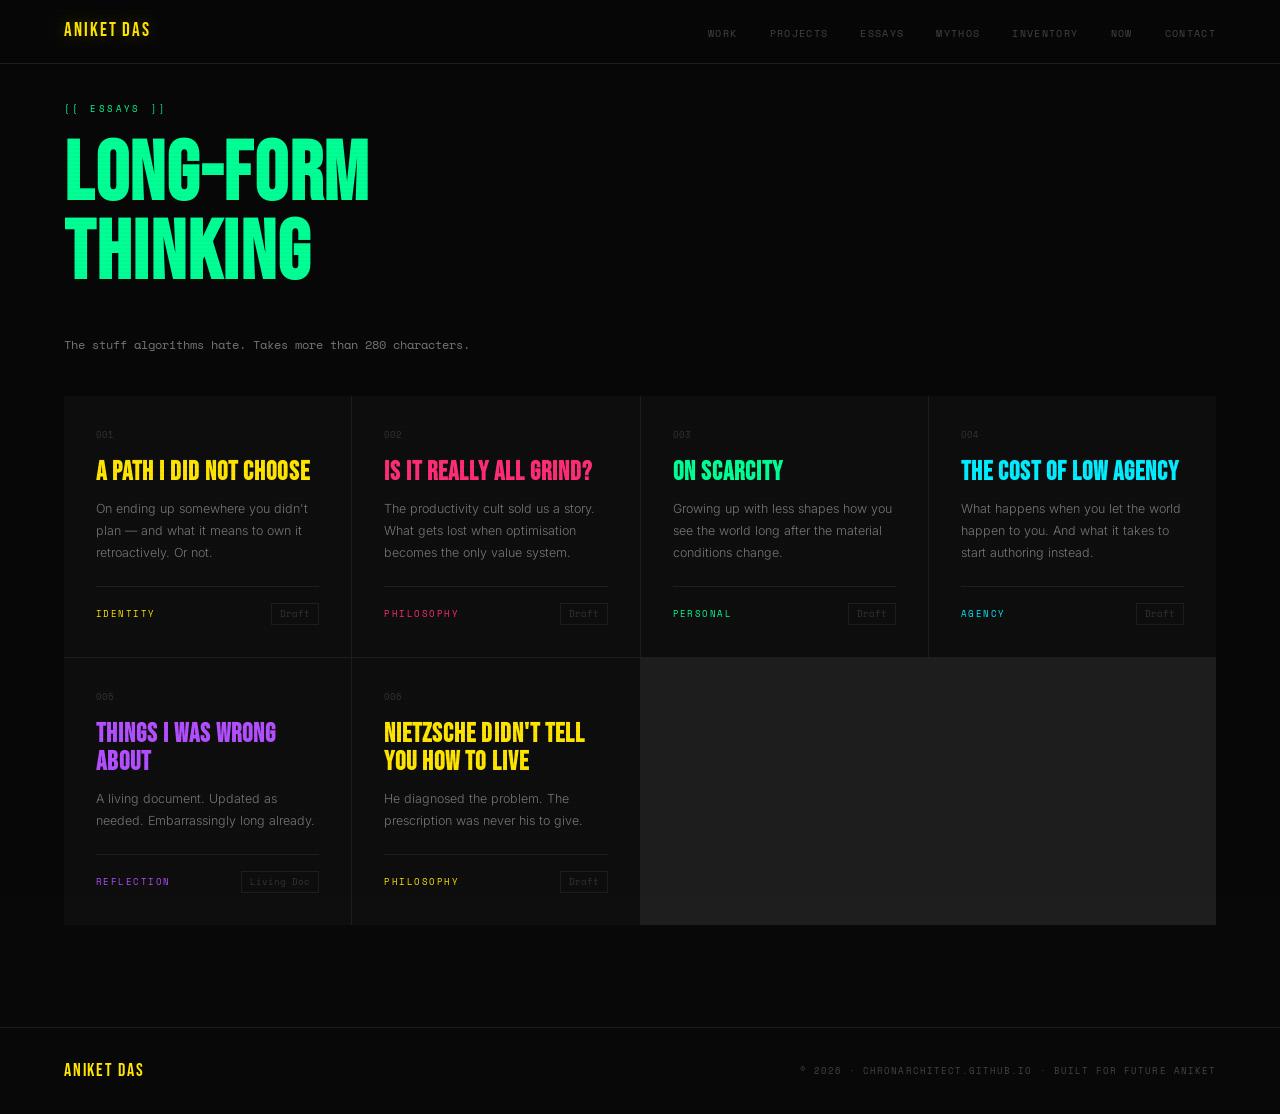
==== essays.html @ c0161388 "Refactor: remove essays from main site" ====
<!DOCTYPE html>
<html lang="en">
<head>
<meta charset="UTF-8">
<meta name="viewport" content="width=device-width, initial-scale=1.0">
<title>Essays — Aniket Das</title>
<link href="https://fonts.googleapis.com/css2?family=Bebas+Neue&family=Inter:wght@300;400;500&family=Space+Mono:ital,wght@0,400;0,700;1,400&display=swap" rel="stylesheet">
<link rel="stylesheet" href="css/style.css">
</head>
<body>

<nav>
  <a href="index.html" class="nav-logo">ANIKET DAS</a>
  <ul class="nav-links">
    <li><a href="index.html#work">Work</a></li>
    <li><a href="index.html#projects">Projects</a></li>
    <li><a href="#">Essays</a></li>
    <li><a href="index.html#mythos">Mythos</a></li>
    <li><a href="index.html#inventory">Inventory</a></li>
    <li><a href="index.html#now">Now</a></li>
    <li><a href="index.html#contact">Contact</a></li>
  </ul>
</nav>

<section id="essays">
  <p class="s-pre g">Essays</p>
  <h2 class="s-h" style="color:var(--green)">LONG-FORM<br>THINKING</h2>
  <p class="sub">The stuff algorithms hate. Takes more than 280 characters.</p>
  <div class="essays-grid">
    <div class="essay">
      <p class="e-num">001</p>
      <h3 class="e-title" style="color:var(--yellow)">A Path I Did Not Choose</h3>
      <p class="e-excerpt">On ending up somewhere you didn't plan — and what it means to own it retroactively. Or not.</p>
      <div class="e-foot"><span class="e-cat" style="color:var(--yellow)">Identity</span><span class="e-draft">Draft</span></div>
    </div>
    <div class="essay">
      <p class="e-num">002</p>
      <h3 class="e-title" style="color:var(--pink)">Is It Really All Grind?</h3>
      <p class="e-excerpt">The productivity cult sold us a story. What gets lost when optimisation becomes the only value system.</p>
      <div class="e-foot"><span class="e-cat" style="color:var(--pink)">Philosophy</span><span class="e-draft">Draft</span></div>
    </div>
    <div class="essay">
      <p class="e-num">003</p>
      <h3 class="e-title" style="color:var(--green)">On Scarcity</h3>
      <p class="e-excerpt">Growing up with less shapes how you see the world long after the material conditions change.</p>
      <div class="e-foot"><span class="e-cat" style="color:var(--green)">Personal</span><span class="e-draft">Draft</span></div>
    </div>
    <div class="essay">
      <p class="e-num">004</p>
      <h3 class="e-title" style="color:var(--cyan)">The Cost of Low Agency</h3>
      <p class="e-excerpt">What happens when you let the world happen to you. And what it takes to start authoring instead.</p>
      <div class="e-foot"><span class="e-cat" style="color:var(--cyan)">Agency</span><span class="e-draft">Draft</span></div>
    </div>
    <div class="essay">
      <p class="e-num">005</p>
      <h3 class="e-title" style="color:var(--purple)">Things I Was Wrong About</h3>
      <p class="e-excerpt">A living document. Updated as needed. Embarrassingly long already.</p>
      <div class="e-foot"><span class="e-cat" style="color:var(--purple)">Reflection</span><span class="e-draft">Living Doc</span></div>
    </div>
    <div class="essay">
      <p class="e-num">006</p>
      <h3 class="e-title" style="color:var(--yellow)">Nietzsche Didn't Tell You How to Live</h3>
      <p class="e-excerpt">He diagnosed the problem. The prescription was never his to give.</p>
      <div class="e-foot"><span class="e-cat" style="color:var(--yellow)">Philosophy</span><span class="e-draft">Draft</span></div>
    </div>
  </div>
</section>

<footer>
  <span class="f-logo">ANIKET DAS</span>
  <span class="f-copy">© 2026 · chronarchitect.github.io · Built for future Aniket</span>
</footer>

</body>
</html>
---- css/style.css ----
*,*::before,*::after{margin:0;padding:0;box-sizing:border-box}
:root{
  --bg:#080808;--bg2:#0E0E0E;--bg3:#141414;--line:#1E1E1E;--line2:#2A2A2A;
  --yellow:#FFE600;--pink:#FF2D78;--green:#00FF94;--cyan:#00EEFF;--purple:#B44FFF;
  --white:#F0F0F0;--mid:#777;--muted:#444;--dimmed:#333;
  --mono:'Space Mono',monospace;--display:'Bebas Neue',sans-serif;--sans:'Inter',sans-serif;
  --px:clamp(1.2rem,5vw,5rem);
}
html{scroll-behavior:smooth}
body{background:var(--bg);color:var(--white);font-family:var(--sans);font-weight:300;overflow-x:hidden;line-height:1.6}
body::before{content:'';position:fixed;inset:0;background:repeating-linear-gradient(0deg,transparent,transparent 2px,rgba(0,0,0,0.025) 2px,rgba(0,0,0,0.025) 4px);pointer-events:none;z-index:9999}

/* NAV */
nav{position:fixed;top:0;left:0;right:0;z-index:200;display:flex;align-items:center;justify-content:space-between;padding:1rem var(--px);border-bottom:1px solid var(--line);background:rgba(8,8,8,0.96);backdrop-filter:blur(12px)}
.nav-logo{font-family:var(--display);font-size:1.2rem;letter-spacing:0.1em;color:var(--yellow);text-decoration:none;text-shadow:0 0 16px rgba(255,230,0,0.3)}
.nav-links{display:flex;gap:clamp(0.8rem,2.5vw,2rem);list-style:none;flex-wrap:wrap}
.nav-links a{font-family:var(--mono);font-size:0.6rem;letter-spacing:0.14em;text-transform:uppercase;color:var(--muted);text-decoration:none;transition:color 0.15s}
.nav-links a:hover{color:var(--green)}

/* HERO */
.hero{min-height:100svh;display:flex;flex-direction:column;justify-content:flex-end;padding:6rem var(--px) 4rem;position:relative;overflow:hidden;border-bottom:1px solid var(--line)}
.hero-grid{position:absolute;inset:0;background-image:linear-gradient(var(--line) 1px,transparent 1px),linear-gradient(90deg,var(--line) 1px,transparent 1px);background-size:50px 50px;opacity:0.35;z-index:0}
.glow-purple{position:absolute;top:15%;left:25%;width:700px;height:700px;background:radial-gradient(circle,rgba(180,79,255,0.1) 0%,transparent 65%);z-index:0;pointer-events:none}
.glow-green{position:absolute;bottom:5%;right:5%;width:400px;height:400px;background:radial-gradient(circle,rgba(0,255,148,0.07) 0%,transparent 65%);z-index:0;pointer-events:none}

.hero-inner{position:relative;z-index:1}
.hero-eyebrow{font-family:var(--mono);font-size:0.65rem;letter-spacing:0.22em;color:var(--green);margin-bottom:1.5rem;display:flex;align-items:center;gap:0.6rem}
.blink{animation:blink 1.1s step-end infinite}
@keyframes blink{0%,100%{opacity:1}50%{opacity:0}}
.hero-name{font-family:var(--display);font-size:clamp(5rem,17vw,15rem);line-height:0.88;letter-spacing:-0.01em;margin-bottom:1.8rem}
.hero-name .l1{color:var(--white);display:block}
.hero-name .l2{color:transparent;-webkit-text-stroke:2px var(--yellow);display:block}
.hero-pills{display:flex;flex-wrap:wrap;gap:0.45rem;margin-bottom:2.5rem}
.pill{font-family:var(--mono);font-size:0.63rem;letter-spacing:0.1em;padding:0.3rem 0.85rem;border:1px solid;transition:all 0.2s}
.pill.y{border-color:rgba(255,230,0,0.4);color:var(--yellow)}
.pill.p{border-color:rgba(255,45,120,0.4);color:var(--pink)}
.pill.g{border-color:rgba(0,255,148,0.4);color:var(--green)}
.pill.c{border-color:rgba(0,238,255,0.4);color:var(--cyan)}
.pill.pu{border-color:rgba(180,79,255,0.4);color:var(--purple)}

.hero-bottom{display:grid;grid-template-columns:1fr 1fr;gap:3rem;align-items:end}
@media(max-width:640px){.hero-bottom{grid-template-columns:1fr}}
.currently{border-left:2px solid var(--yellow);padding-left:1.4rem}
.c-label{font-family:var(--mono);font-size:0.58rem;letter-spacing:0.22em;text-transform:uppercase;color:var(--yellow);margin-bottom:0.9rem}
.c-item{font-family:var(--mono);font-size:0.72rem;color:var(--mid);padding:0.25rem 0;display:flex;align-items:center;gap:0.7rem}
.c-item::before{content:'//';color:var(--dimmed)}
.hero-nav{display:flex;flex-direction:column;align-items:flex-end;gap:0.3rem}
.hn-link{font-family:var(--display);font-size:clamp(1.3rem,3vw,2.5rem);letter-spacing:0.06em;color:var(--muted);text-decoration:none;transition:color 0.15s;line-height:1.1}
.hn-link:hover{color:var(--white)}
.hn-link.y:hover{color:var(--yellow)}.hn-link.p:hover{color:var(--pink)}.hn-link.g:hover{color:var(--green)}.hn-link.c:hover{color:var(--cyan)}.hn-link.pu:hover{color:var(--purple)}

/* MARQUEE */
.mq{overflow:hidden;white-space:nowrap;border-bottom:1px solid var(--line)}
.mq.ybar{background:var(--yellow);padding:0.75rem 0}
.mq.pbar{background:var(--pink);padding:0.75rem 0}
.mq-track{display:inline-flex;animation:mq 22s linear infinite}
.mq-item{font-family:var(--display);font-size:0.95rem;letter-spacing:0.1em;padding:0 1.8rem}
.ybar .mq-item{color:#000}.pbar .mq-item{color:#000}
@keyframes mq{from{transform:translateX(0)}to{transform:translateX(-50%)}}

/* SECTION */
section{padding:clamp(4rem,8vw,7rem) var(--px);border-bottom:1px solid var(--line)}
.s-pre{font-family:var(--mono);font-size:0.58rem;letter-spacing:0.26em;text-transform:uppercase;margin-bottom:1.2rem;display:flex;align-items:center;gap:0.6rem}
.s-pre::before{content:'[['}.s-pre::after{content:']]'}
.s-pre.y{color:var(--yellow)}.s-pre.p{color:var(--pink)}.s-pre.g{color:var(--green)}.s-pre.c{color:var(--cyan)}.s-pre.pu{color:var(--purple)}
.s-h{font-family:var(--display);font-size:clamp(2.8rem,6.5vw,5.5rem);line-height:0.95;letter-spacing:0.02em;margin-bottom:2.5rem}
.sub{font-family:var(--mono);font-size:0.73rem;color:var(--mid);line-height:1.85;max-width:560px;margin-bottom:2.5rem}

/* WORK */
.work-list{display:flex;flex-direction:column;gap:1px;background:var(--line)}
.work-card{background:var(--bg2);padding:2.2rem;display:grid;grid-template-columns:1fr auto;gap:2rem;align-items:start;transition:background 0.2s}
.work-card:hover{background:var(--bg3)}
@media(max-width:580px){.work-card{grid-template-columns:1fr;gap:0.8rem}}
.work-role{font-family:var(--mono);font-size:0.6rem;letter-spacing:0.18em;text-transform:uppercase;margin-bottom:0.5rem}
.work-role.y{color:var(--yellow)}.work-role.g{color:var(--green)}.work-role.c{color:var(--cyan)}
.work-title{font-family:var(--display);font-size:clamp(1.4rem,3vw,2rem);letter-spacing:0.04em;color:var(--white);margin-bottom:0.8rem}
.work-bullets{list-style:none;display:flex;flex-direction:column;gap:0.5rem;margin-bottom:1.1rem}
.work-bullets li{font-size:0.8rem;color:var(--mid);line-height:1.7;display:flex;gap:0.8rem;align-items:flex-start}
.work-bullets li::before{content:'—';color:var(--dimmed);flex-shrink:0;margin-top:0.05rem}
.tech-row{display:flex;flex-wrap:wrap;gap:0.35rem}
.tech{font-family:var(--mono);font-size:0.58rem;letter-spacing:0.1em;padding:0.2rem 0.55rem;border:1px solid var(--line2);color:var(--muted)}
.work-meta{text-align:right}
.work-period{font-family:var(--mono);font-size:0.62rem;letter-spacing:0.12em;color:var(--muted);white-space:nowrap}
.work-loc{font-family:var(--mono);font-size:0.58rem;color:var(--dimmed);margin-top:0.3rem}

/* PROJECTS */
.proj-grid{display:flex;flex-direction:column;gap:1px;background:var(--line)}
.proj-card{background:var(--bg2);padding:2.2rem;display:grid;grid-template-columns:56px 1fr auto;gap:2rem;align-items:start;transition:background 0.2s}
.proj-card:hover{background:var(--bg3)}
@media(max-width:580px){.proj-card{grid-template-columns:1fr;gap:0.8rem}.proj-n{display:none}}
.proj-n{font-family:var(--display);font-size:2.2rem;line-height:1}
.proj-title{font-family:var(--display);font-size:clamp(1.3rem,2.8vw,1.9rem);letter-spacing:0.04em;color:var(--white);margin-bottom:0.5rem}
.proj-desc{font-size:0.8rem;color:var(--mid);line-height:1.75;max-width:580px;margin-bottom:1rem}
.proj-stat{font-family:var(--mono);font-size:0.65rem;color:var(--muted);margin-bottom:0.8rem}
.proj-link{font-family:var(--mono);font-size:0.62rem;letter-spacing:0.12em;text-transform:uppercase;color:inherit;text-decoration:none;display:inline-flex;align-items:center;gap:0.4rem;transition:gap 0.2s}
.proj-link:hover{gap:0.7rem}
.badge{font-family:var(--mono);font-size:0.58rem;letter-spacing:0.14em;text-transform:uppercase;padding:0.25rem 0.7rem;border:1px solid;white-space:nowrap}
.badge.live{border-color:var(--green);color:var(--green)}
.badge.pub{border-color:var(--cyan);color:var(--cyan)}
.badge.int{border-color:var(--yellow);color:var(--yellow)}
.badge.wip{border-color:var(--pink);color:var(--pink)}

/* ESSAYS */
.essays-grid{display:grid;grid-template-columns:repeat(auto-fit,minmax(260px,1fr));gap:1px;background:var(--line)}
.essay{background:var(--bg2);padding:2rem;transition:background 0.2s}
.essay:hover{background:var(--bg3)}
.e-num{font-family:var(--mono);font-size:0.58rem;color:var(--dimmed);margin-bottom:1rem}
.e-title{font-family:var(--display);font-size:clamp(1.1rem,2.2vw,1.6rem);letter-spacing:0.04em;line-height:1.1;margin-bottom:0.7rem}
.e-excerpt{font-size:0.78rem;line-height:1.75;color:var(--mid)}
.e-foot{display:flex;justify-content:space-between;align-items:center;margin-top:1.4rem;padding-top:1rem;border-top:1px solid var(--line)}
.e-cat{font-family:var(--mono);font-size:0.58rem;letter-spacing:0.16em;text-transform:uppercase}
.e-draft{font-family:var(--mono);font-size:0.58rem;color:var(--dimmed);border:1px solid var(--line);padding:0.15rem 0.5rem}

/* MYTHOS */
.mythos-grid{display:grid;grid-template-columns:repeat(auto-fit,minmax(210px,1fr));gap:1px;background:var(--line)}
.myth{background:var(--bg2);padding:1.8rem 1.5rem;transition:background 0.2s;position:relative;overflow:hidden}
.myth:hover{background:var(--bg3)}
.myth::before{content:'';position:absolute;top:0;left:0;width:2px;height:100%}
.myth.y::before{background:var(--yellow)}.myth.p::before{background:var(--pink)}.myth.g::before{background:var(--green)}.myth.pu::before{background:var(--purple)}.myth.c::before{background:var(--cyan)}
.myth-sym{font-size:1.8rem;margin-bottom:1rem;display:block}
.myth-name{font-family:var(--display);font-size:1.3rem;letter-spacing:0.05em;margin-bottom:0.5rem}
.myth-desc{font-size:0.76rem;line-height:1.7;color:var(--mid)}

/* TIMELINE */
.tl{display:flex;flex-direction:column}
.tl-row{display:grid;grid-template-columns:72px 1fr;gap:2rem;padding:1.8rem 0;border-bottom:1px solid var(--line)}
.tl-row:last-child{border-bottom:none}
.tl-yr{font-family:var(--display);font-size:2.2rem;line-height:1}
.tl-items{display:flex;flex-direction:column;gap:0.55rem}
.tl-item{font-size:0.8rem;color:var(--mid);display:flex;align-items:flex-start;gap:0.9rem}
.tl-dot{width:5px;height:5px;border-radius:50%;margin-top:0.52rem;flex-shrink:0}
.tl-dot.y{background:var(--yellow);box-shadow:0 0 5px var(--yellow)}.tl-dot.p{background:var(--pink);box-shadow:0 0 5px var(--pink)}.tl-dot.g{background:var(--green);box-shadow:0 0 5px var(--green)}.tl-dot.c{background:var(--cyan);box-shadow:0 0 5px var(--cyan)}.tl-dot.pu{background:var(--purple);box-shadow:0 0 5px var(--purple)}
.tl-future{color:var(--dimmed);font-style:italic}

/* TROPHIES */
.trophy-grid{display:grid;grid-template-columns:repeat(auto-fit,minmax(160px,1fr));gap:1px;background:var(--line)}
.trophy{background:var(--bg2);padding:1.5rem 1.2rem;text-align:center;transition:background 0.2s}
.trophy:hover{background:var(--bg3)}
.t-icon{font-size:1.6rem;margin-bottom:0.7rem;display:block}
.t-name{font-family:var(--mono);font-size:0.62rem;letter-spacing:0.13em;text-transform:uppercase;line-height:1.5}
.t-date{font-family:var(--mono);font-size:0.55rem;color:var(--muted);margin-top:0.4rem}

/* NOW */
.now-grid{display:grid;grid-template-columns:repeat(auto-fit,minmax(200px,1fr));gap:1px;background:var(--line)}
.now-card{background:var(--bg2);padding:1.8rem}
.nc-label{font-family:var(--mono);font-size:0.58rem;letter-spacing:0.2em;text-transform:uppercase;margin-bottom:1.1rem}
.nc-item{font-family:var(--mono);font-size:0.7rem;color:var(--mid);padding:0.3rem 0;border-bottom:1px solid var(--line);display:flex;align-items:flex-start;gap:0.6rem}
.nc-item:last-child{border-bottom:none}
.nc-item::before{content:'→';color:var(--dimmed);flex-shrink:0}

/* GARDEN */
.garden-grid{display:grid;grid-template-columns:repeat(auto-fit,minmax(200px,1fr));gap:1px;background:var(--line)}
.seed{background:var(--bg2);padding:1.5rem;font-size:0.78rem;color:var(--mid);line-height:1.75;transition:background 0.2s}
.seed:hover{background:var(--bg3)}
.seed-tag{font-family:var(--mono);font-size:0.55rem;letter-spacing:0.16em;text-transform:uppercase;margin-bottom:0.8rem;display:block}

/* INVENTORY */
.inv-grid{display:grid;grid-template-columns:repeat(auto-fit,minmax(230px,1fr));gap:1px;background:var(--line)}
.inv-item{background:var(--bg2);padding:1.3rem 1.5rem;display:flex;align-items:flex-start;gap:1rem;transition:background 0.2s}
.inv-item:hover{background:var(--bg3)}
.inv-dot{width:7px;height:7px;border-radius:50%;flex-shrink:0;margin-top:0.45rem}
.inv-dot.y{background:var(--yellow);box-shadow:0 0 7px var(--yellow)}.inv-dot.p{background:var(--pink);box-shadow:0 0 7px var(--pink)}.inv-dot.g{background:var(--green);box-shadow:0 0 7px var(--green)}.inv-dot.c{background:var(--cyan);box-shadow:0 0 7px var(--cyan)}.inv-dot.pu{background:var(--purple);box-shadow:0 0 7px var(--purple)}
.inv-text{font-size:0.82rem;color:var(--mid);line-height:1.5}

/* OUTSIDE WORK */
.outside-grid{display:grid;grid-template-columns:repeat(auto-fit,minmax(210px,1fr));gap:1px;background:var(--line)}
.outside-card{background:var(--bg2);padding:1.8rem 1.5rem;transition:background 0.2s;position:relative;overflow:hidden}
.outside-card:hover{background:var(--bg3)}
.outside-card::before{content:'';position:absolute;top:0;left:0;width:100%;height:2px}
.outside-card.y::before{background:var(--yellow)}.outside-card.p::before{background:var(--pink)}.outside-card.g::before{background:var(--green)}.outside-card.pu::before{background:var(--purple)}.outside-card.c::before{background:var(--cyan)}
.oc-icon{font-size:1.6rem;margin-bottom:0.9rem;display:block}
.oc-name{font-family:var(--display);font-size:1.2rem;letter-spacing:0.05em;margin-bottom:0.5rem}
.oc-desc{font-size:0.76rem;line-height:1.7;color:var(--mid)}

/* CONTACT */
.contact-grid{display:grid;grid-template-columns:1fr 1fr;gap:4rem;align-items:start}
@media(max-width:640px){.contact-grid{grid-template-columns:1fr}}
.soc-links{display:flex;flex-direction:column}
.soc-link{display:flex;align-items:center;justify-content:space-between;padding:1rem 0;border-bottom:1px solid var(--line);text-decoration:none;color:var(--white);transition:all 0.2s;font-family:var(--mono)}
.soc-link:first-child{border-top:1px solid var(--line)}
.soc-link:hover{padding-left:0.5rem}
.soc-link.y:hover{color:var(--yellow)}.soc-link.p:hover{color:var(--pink)}.soc-link.g:hover{color:var(--green)}.soc-link.c:hover{color:var(--cyan)}.soc-link.pu:hover{color:var(--purple)}
.soc-left{display:flex;align-items:center;gap:1rem}
.soc-plat{font-size:0.55rem;letter-spacing:0.2em;text-transform:uppercase;color:var(--muted);width:68px;flex-shrink:0}
.soc-handle{font-size:0.76rem}
.soc-arrow{color:var(--dimmed);transition:transform 0.2s;font-size:0.8rem}
.soc-link:hover .soc-arrow{transform:translateX(4px)}

/* FOOTER */
footer{padding:1.8rem var(--px);display:flex;align-items:center;justify-content:space-between;flex-wrap:wrap;gap:1rem}
.f-logo{font-family:var(--display);font-size:1.1rem;letter-spacing:0.1em;color:var(--yellow)}
.f-copy{font-family:var(--mono);font-size:0.55rem;letter-spacing:0.12em;text-transform:uppercase;color:var(--muted)}
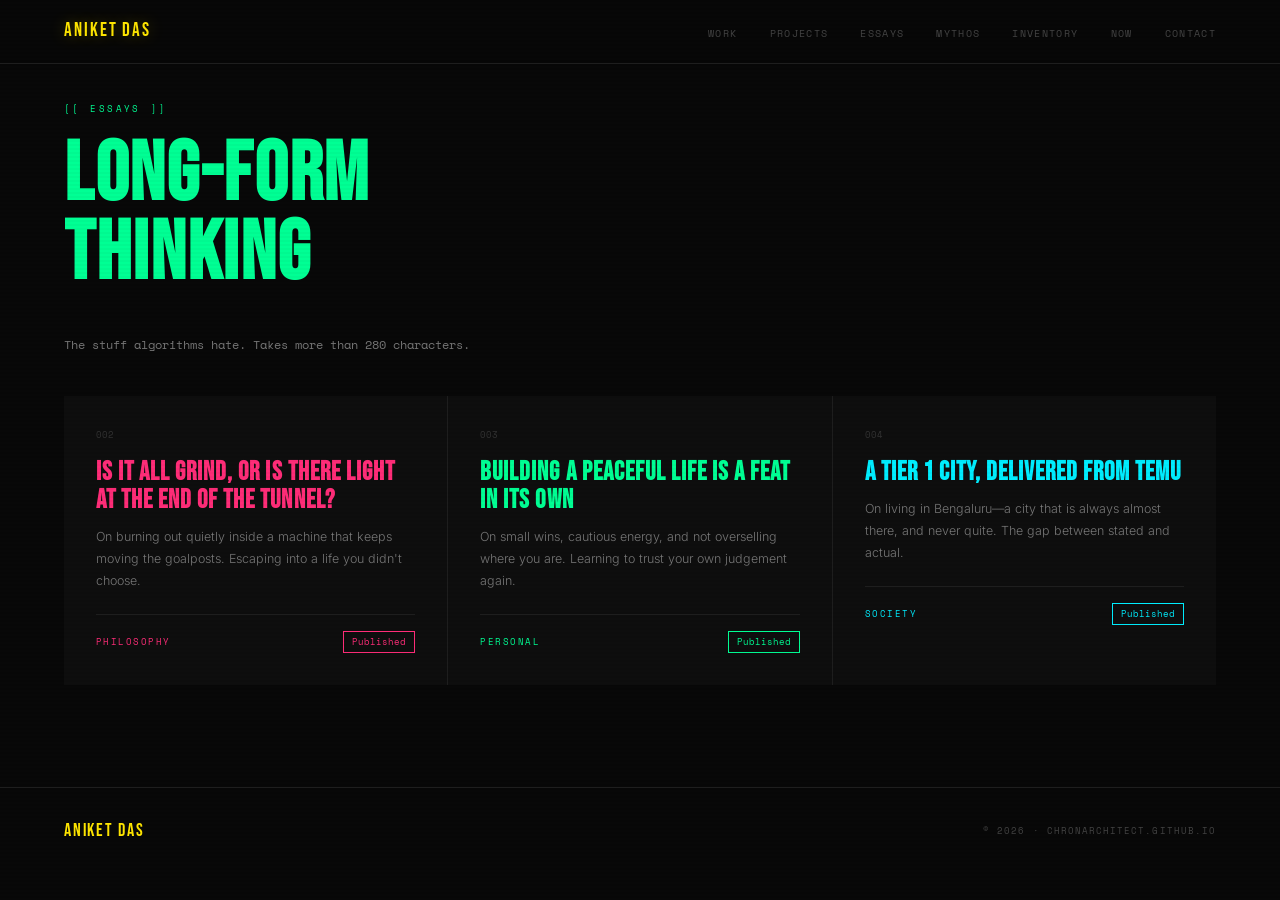
==== commit e9e7de44: "Refactor: remove personal essay and static marquee banners" ====
--- a/essays.html
+++ b/essays.html
@@ -27,48 +27,40 @@
   <h2 class="s-h" style="color:var(--green)">LONG-FORM<br>THINKING</h2>
   <p class="sub">The stuff algorithms hate. Takes more than 280 characters.</p>
   <div class="essays-grid">
-    <div class="essay">
-      <p class="e-num">001</p>
-      <h3 class="e-title" style="color:var(--yellow)">A Path I Did Not Choose</h3>
-      <p class="e-excerpt">On ending up somewhere you didn't plan — and what it means to own it retroactively. Or not.</p>
-      <div class="e-foot"><span class="e-cat" style="color:var(--yellow)">Identity</span><span class="e-draft">Draft</span></div>
-    </div>
+    
     <div class="essay">
       <p class="e-num">002</p>
-      <h3 class="e-title" style="color:var(--pink)">Is It Really All Grind?</h3>
-      <p class="e-excerpt">The productivity cult sold us a story. What gets lost when optimisation becomes the only value system.</p>
-      <div class="e-foot"><span class="e-cat" style="color:var(--pink)">Philosophy</span><span class="e-draft">Draft</span></div>
+      <a href="essays/is-it-all-grind.html" style="text-decoration:none;color:inherit;">
+        <h3 class="e-title" style="color:var(--pink)">Is it all grind, or is there light at the end of the tunnel?</h3>
+        <p class="e-excerpt">On burning out quietly inside a machine that keeps moving the goalposts. Escaping into a life you didn't choose.</p>
+      </a>
+      <div class="e-foot"><span class="e-cat" style="color:var(--pink)">Philosophy</span><span class="e-draft" style="border-color:var(--pink);color:var(--pink)">Published</span></div>
     </div>
+
     <div class="essay">
       <p class="e-num">003</p>
-      <h3 class="e-title" style="color:var(--green)">On Scarcity</h3>
-      <p class="e-excerpt">Growing up with less shapes how you see the world long after the material conditions change.</p>
-      <div class="e-foot"><span class="e-cat" style="color:var(--green)">Personal</span><span class="e-draft">Draft</span></div>
+      <a href="essays/peaceful-life.html" style="text-decoration:none;color:inherit;">
+        <h3 class="e-title" style="color:var(--green)">Building a peaceful life is a feat in its own</h3>
+        <p class="e-excerpt">On small wins, cautious energy, and not overselling where you are. Learning to trust your own judgement again.</p>
+      </a>
+      <div class="e-foot"><span class="e-cat" style="color:var(--green)">Personal</span><span class="e-draft" style="border-color:var(--green);color:var(--green)">Published</span></div>
     </div>
+
     <div class="essay">
       <p class="e-num">004</p>
-      <h3 class="e-title" style="color:var(--cyan)">The Cost of Low Agency</h3>
-      <p class="e-excerpt">What happens when you let the world happen to you. And what it takes to start authoring instead.</p>
-      <div class="e-foot"><span class="e-cat" style="color:var(--cyan)">Agency</span><span class="e-draft">Draft</span></div>
+      <a href="essays/temu-city.html" style="text-decoration:none;color:inherit;">
+        <h3 class="e-title" style="color:var(--cyan)">A tier 1 city, delivered from Temu</h3>
+        <p class="e-excerpt">On living in Bengaluru—a city that is always almost there, and never quite. The gap between stated and actual.</p>
+      </a>
+      <div class="e-foot"><span class="e-cat" style="color:var(--cyan)">Society</span><span class="e-draft" style="border-color:var(--cyan);color:var(--cyan)">Published</span></div>
     </div>
-    <div class="essay">
-      <p class="e-num">005</p>
-      <h3 class="e-title" style="color:var(--purple)">Things I Was Wrong About</h3>
-      <p class="e-excerpt">A living document. Updated as needed. Embarrassingly long already.</p>
-      <div class="e-foot"><span class="e-cat" style="color:var(--purple)">Reflection</span><span class="e-draft">Living Doc</span></div>
-    </div>
-    <div class="essay">
-      <p class="e-num">006</p>
-      <h3 class="e-title" style="color:var(--yellow)">Nietzsche Didn't Tell You How to Live</h3>
-      <p class="e-excerpt">He diagnosed the problem. The prescription was never his to give.</p>
-      <div class="e-foot"><span class="e-cat" style="color:var(--yellow)">Philosophy</span><span class="e-draft">Draft</span></div>
-    </div>
+
   </div>
 </section>
 
 <footer>
   <span class="f-logo">ANIKET DAS</span>
-  <span class="f-copy">© 2026 · chronarchitect.github.io · Built for future Aniket</span>
+  <span class="f-copy">© 2026 · chronarchitect.github.io</span>
 </footer>
 
 </body>
--- a/css/style.css
+++ b/css/style.css
@@ -140,6 +140,18 @@
 .t-name{font-family:var(--mono);font-size:0.62rem;letter-spacing:0.13em;text-transform:uppercase;line-height:1.5}
 .t-date{font-family:var(--mono);font-size:0.55rem;color:var(--muted);margin-top:0.4rem}
 
+/* CERTIFICATES */
+.certs-grid{display:grid;grid-template-columns:repeat(auto-fit,minmax(280px,1fr));gap:1px;background:var(--line)}
+.cert-card{background:var(--bg2);padding:2rem;display:flex;flex-direction:column;gap:1.2rem;transition:background 0.2s}
+.cert-card:hover{background:var(--bg3)}
+.cert-meta{display:flex;flex-direction:column;gap:0.4rem}
+.cert-issuer{font-family:var(--mono);font-size:0.58rem;letter-spacing:0.15em;text-transform:uppercase;color:var(--muted)}
+.cert-title{font-family:var(--display);font-size:1.5rem;letter-spacing:0.04em;line-height:1.1;color:var(--white)}
+.cert-date{font-family:var(--mono);font-size:0.6rem;color:var(--dimmed)}
+.cert-id{font-family:var(--mono);font-size:0.55rem;color:var(--muted);margin-top:0.5rem;display:block}
+.cert-skills{display:flex;flex-wrap:wrap;gap:0.4rem;margin-top:auto}
+.cert-skill{font-family:var(--mono);font-size:0.55rem;color:var(--mid);border:1px solid var(--line);padding:0.15rem 0.5rem}
+
 /* NOW */
 .now-grid{display:grid;grid-template-columns:repeat(auto-fit,minmax(200px,1fr));gap:1px;background:var(--line)}
 .now-card{background:var(--bg2);padding:1.8rem}
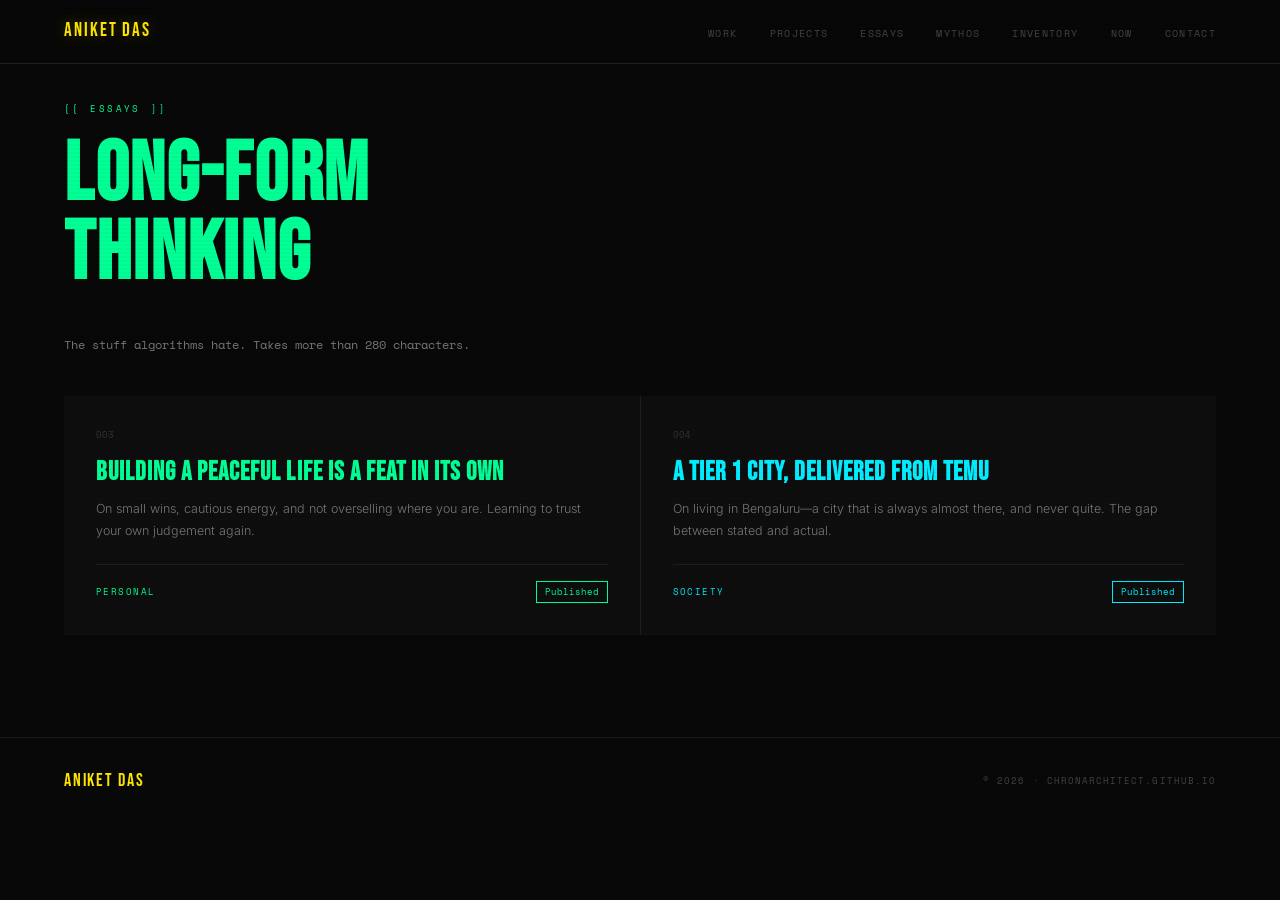
==== commit d823a4c9: "Cleaning up" ====
--- a/essays.html
+++ b/essays.html
@@ -29,15 +29,6 @@
   <div class="essays-grid">
     
     <div class="essay">
-      <p class="e-num">002</p>
-      <a href="essays/is-it-all-grind.html" style="text-decoration:none;color:inherit;">
-        <h3 class="e-title" style="color:var(--pink)">Is it all grind, or is there light at the end of the tunnel?</h3>
-        <p class="e-excerpt">On burning out quietly inside a machine that keeps moving the goalposts. Escaping into a life you didn't choose.</p>
-      </a>
-      <div class="e-foot"><span class="e-cat" style="color:var(--pink)">Philosophy</span><span class="e-draft" style="border-color:var(--pink);color:var(--pink)">Published</span></div>
-    </div>
-
-    <div class="essay">
       <p class="e-num">003</p>
       <a href="essays/peaceful-life.html" style="text-decoration:none;color:inherit;">
         <h3 class="e-title" style="color:var(--green)">Building a peaceful life is a feat in its own</h3>
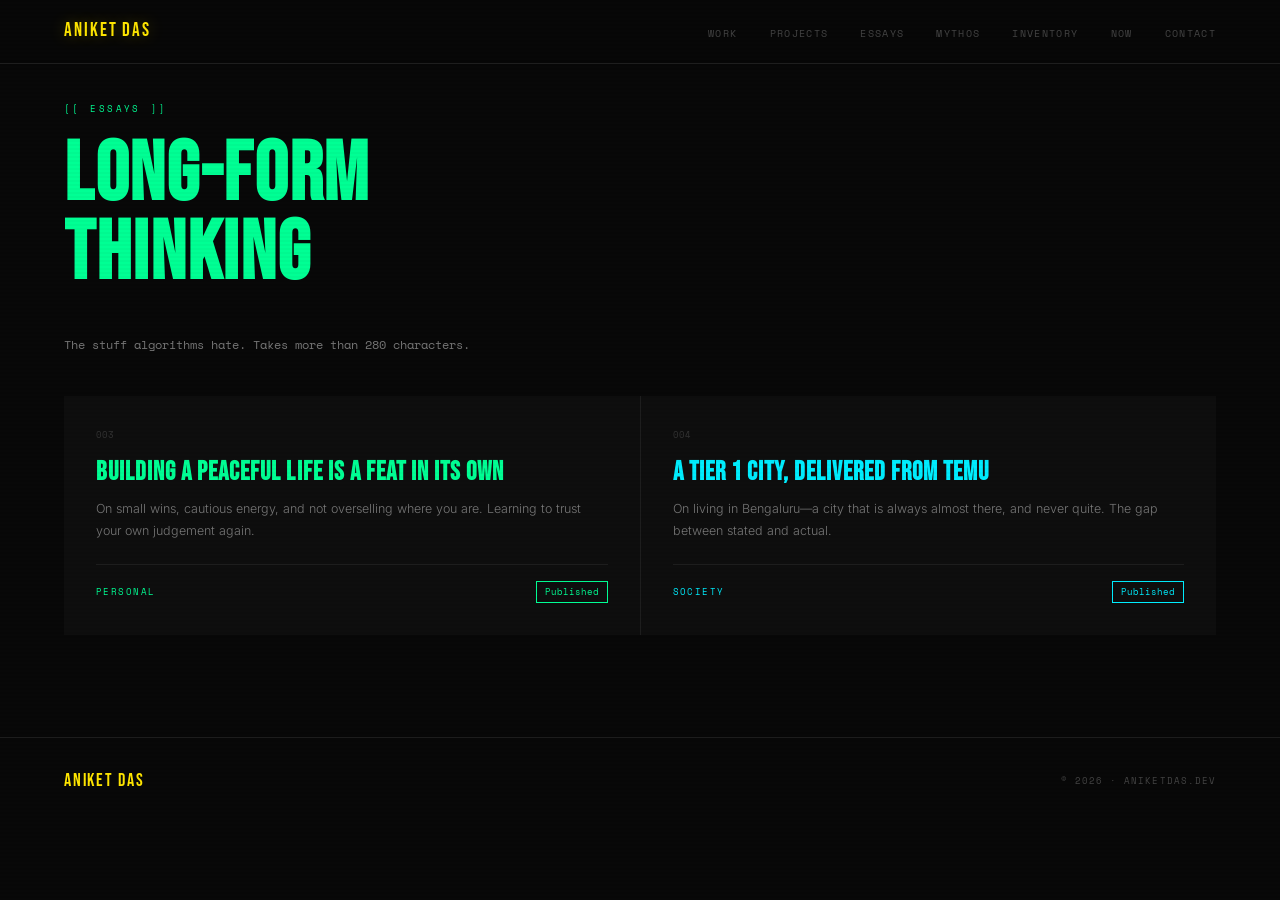
==== commit 809b1931: "fixed favicon, added more content" ====
--- a/essays.html
+++ b/essays.html
@@ -5,6 +5,11 @@
 <meta name="viewport" content="width=device-width, initial-scale=1.0">
 <title>Essays — Aniket Das</title>
 <link href="https://fonts.googleapis.com/css2?family=Bebas+Neue&family=Inter:wght@300;400;500&family=Space+Mono:ital,wght@0,400;0,700;1,400&display=swap" rel="stylesheet">
+<link rel="icon" type="image/png" href="favicon/favicon-96x96.png" sizes="96x96" />
+<link rel="icon" type="image/svg+xml" href="favicon/favicon.svg" />
+<link rel="shortcut icon" href="favicon/favicon.ico" />
+<link rel="apple-touch-icon" sizes="180x180" href="favicon/apple-touch-icon.png" />
+<link rel="manifest" href="favicon/site.webmanifest" />
 <link rel="stylesheet" href="css/style.css">
 </head>
 <body>
@@ -51,7 +56,7 @@
 
 <footer>
   <span class="f-logo">ANIKET DAS</span>
-  <span class="f-copy">© 2026 · chronarchitect.github.io</span>
+  <span class="f-copy">© 2026 · aniketdas.dev</span>
 </footer>
 
 </body>
